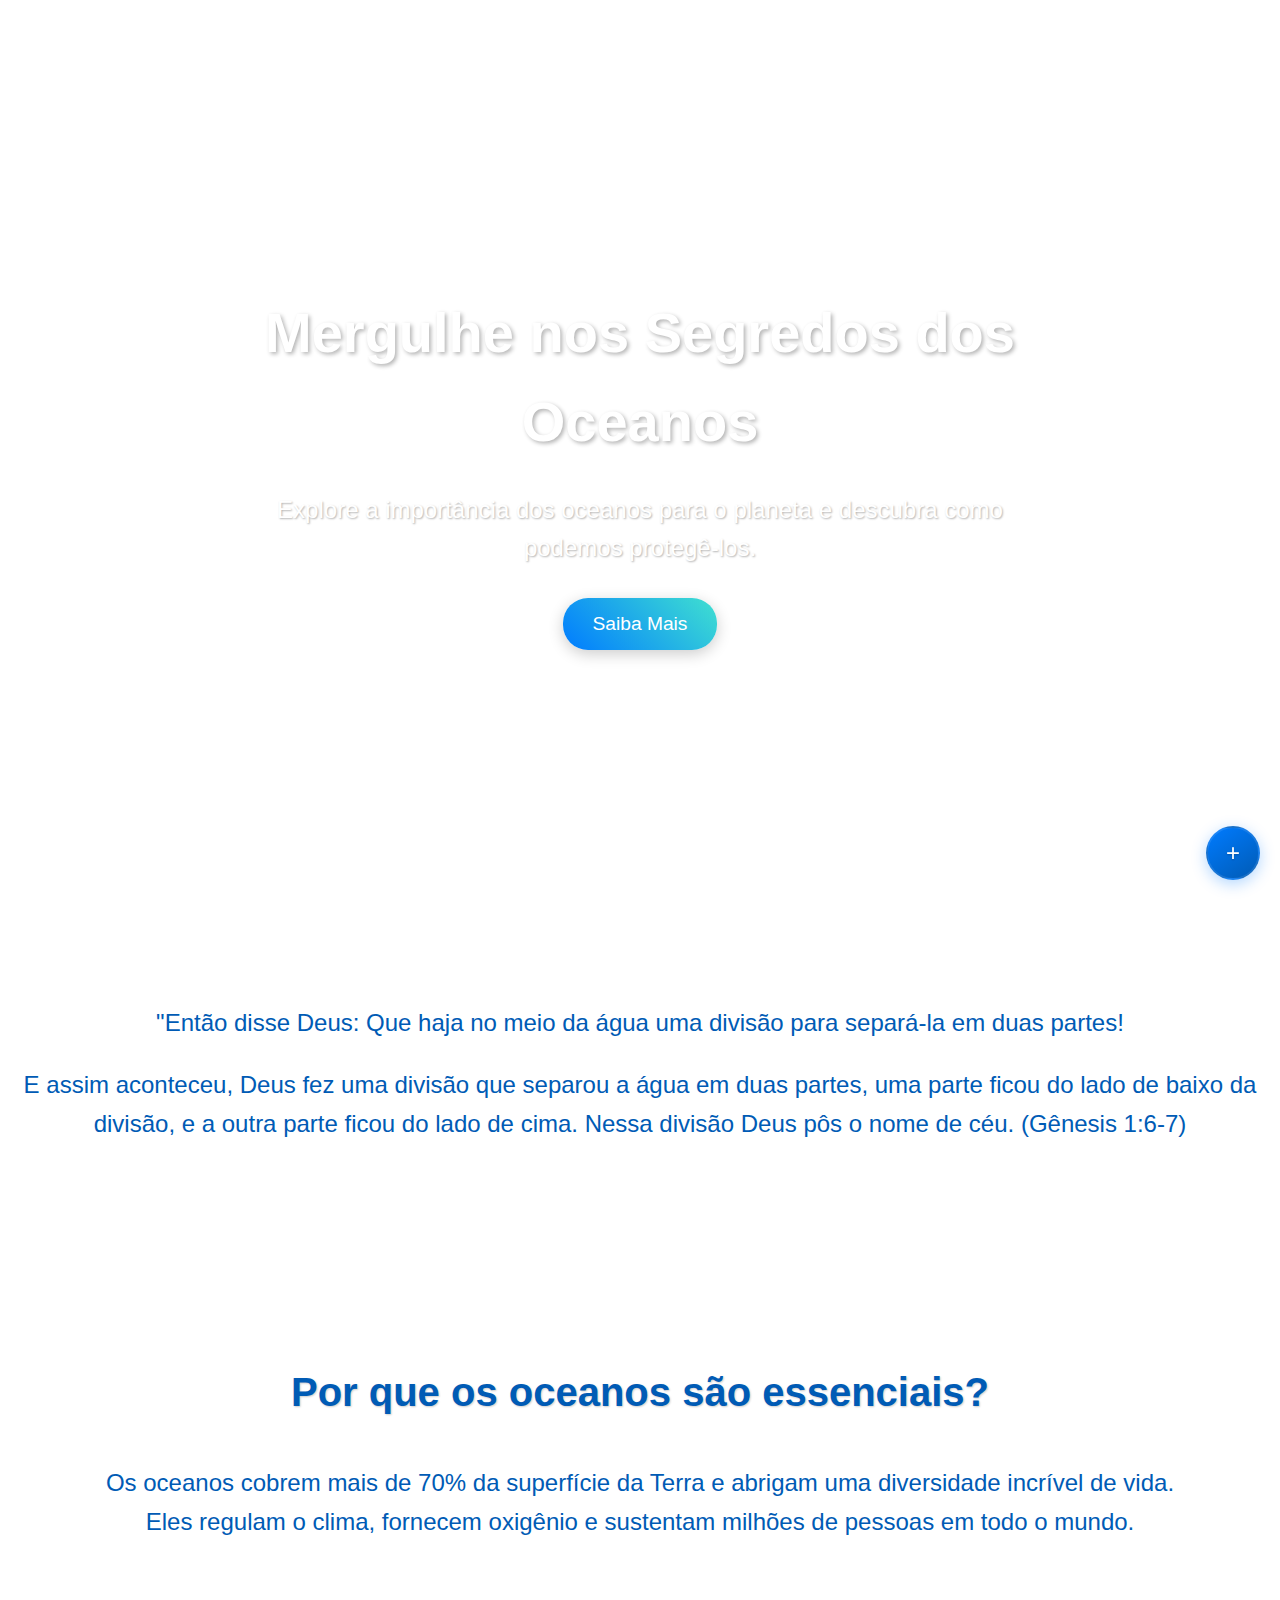
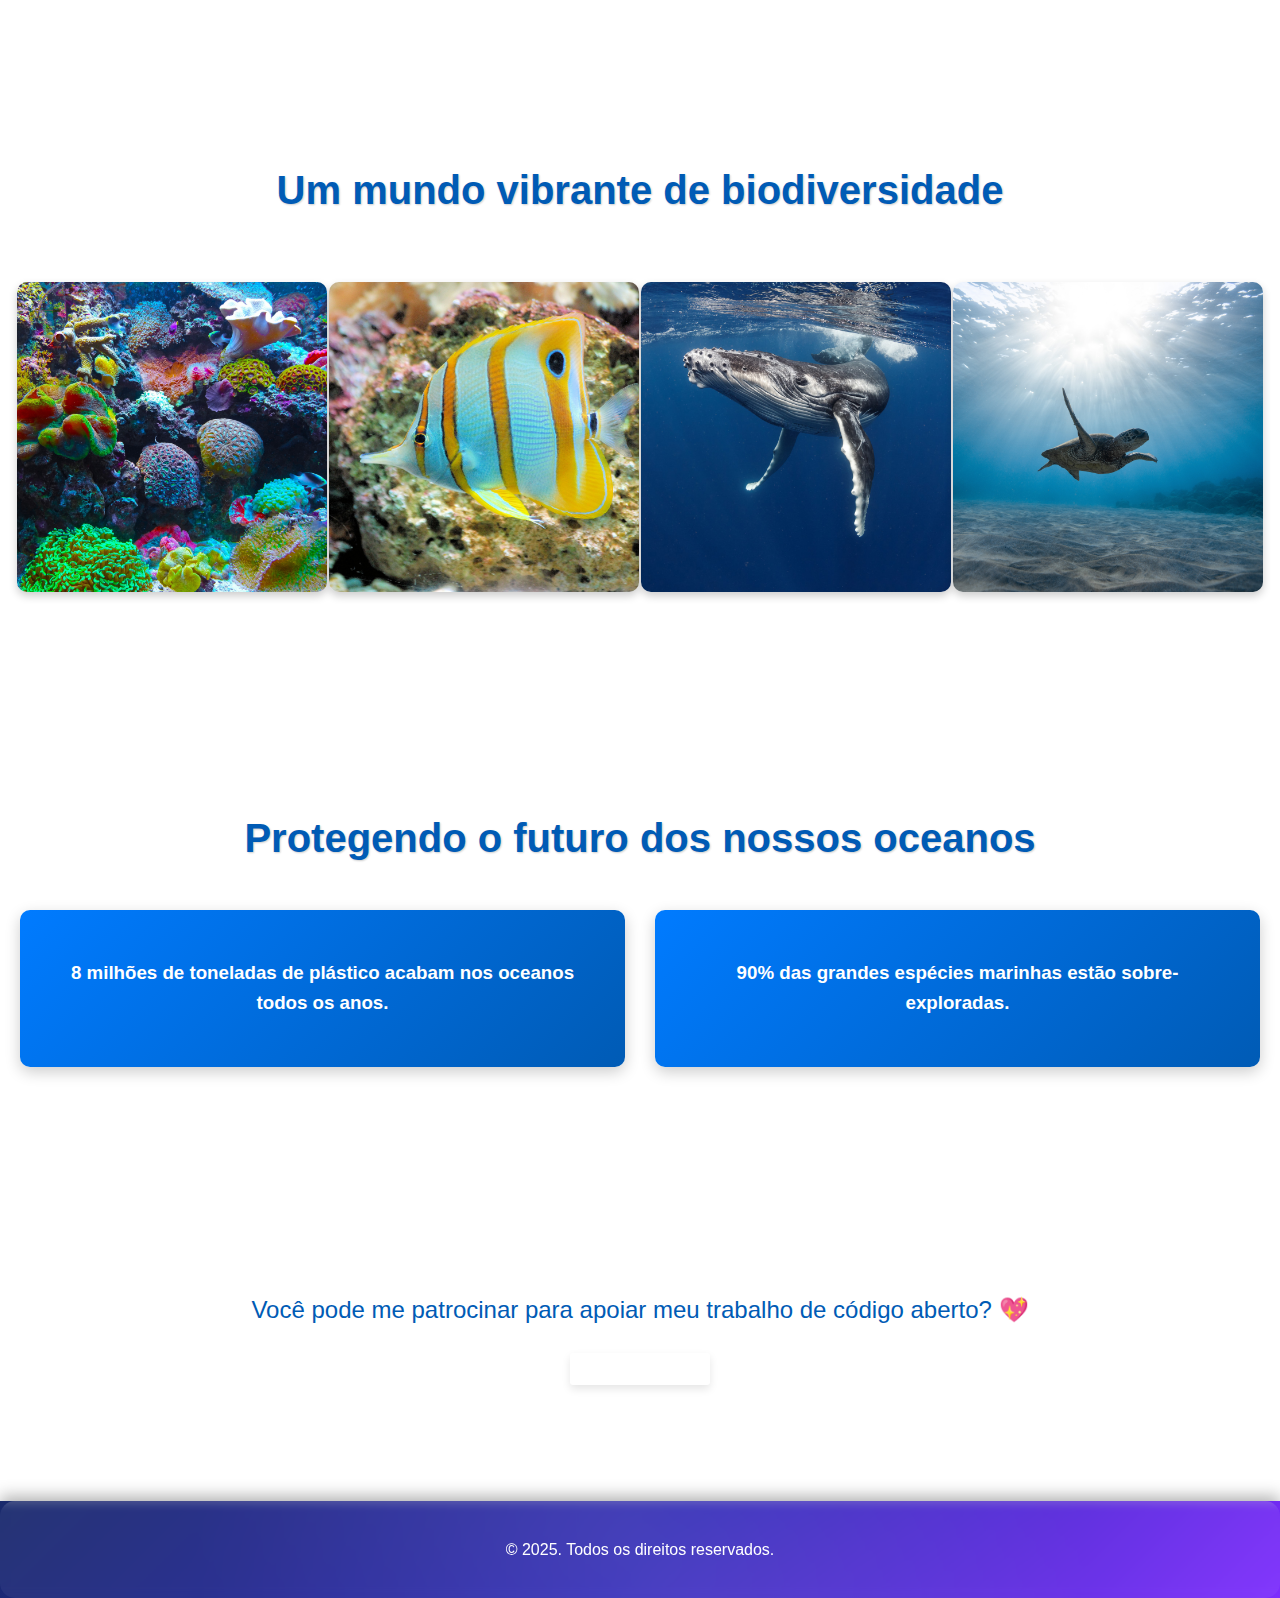
==== index.html @ 7124ef17 "Update index.html" ====
<!DOCTYPE html>
<html lang="pt-BR">

<head>
  <meta charset="UTF-8">
  <meta name="viewport" content="width=device-width, initial-scale=1.0">
  <meta property="og:title" content="Salvando os Oceanos">
  <meta property="og:description" content="Mergulhe nos Segredos dos Oceanos">
  <meta property="og:image" content="https://fvandrad.github.io/oceanos/images/canva-baleia.png">
  <meta property="og:url" content="https://fvandrad.github.io/oceanos">
  <meta property="og:type" content="website">
  <title>Salvando os Oceanos</title>
  <link rel="stylesheet" href="styles.css">
  <script src="script.js"></script>
</head>

<body id="top">
  <header class="hero">
    <div class="hero-content">
      <div class="video-bg">
        <video autoplay muted loop>
          <source src="videos/canva-oceano.mp4" type="video/mp4">
          Seu navegador não suporta a reprodução de vídeos.
        </video>
      </div>
      <h1>Mergulhe nos Segredos dos Oceanos</h1>
      <p>Explore a importância dos oceanos para o planeta e descubra como podemos protegê-los.</p>
      <a href="#deus"><button class="cta-button">Saiba Mais</button></a>
    </div>
  </header>

  <main>
    <section id="deus">
      <p>"Então disse Deus: Que haja no meio da água uma divisão para separá-la em duas partes!</p>
      <p>E assim aconteceu, Deus fez uma divisão que separou a água em duas partes, uma parte ficou do lado de baixo da divisão, 
        e a outra parte ficou do lado de cima. Nessa divisão Deus pôs o nome de céu.
        (Gênesis 1:6-7)</p>
    </section>
    <section id="introduction">
      <h2 class="section-title">Por que os oceanos são essenciais?</h2>
      <p>Os oceanos cobrem mais de 70% da superfície da Terra e abrigam uma diversidade incrível de vida.
        <br>Eles regulam o clima, fornecem oxigênio e sustentam milhões de pessoas em todo o mundo.
      </p>
    </section>

    <section id="marine-life">
      <h2 class="section-title">Um mundo vibrante de biodiversidade</h2>
      <div class="carousel">
        <img src="images/canva-coral.png" alt="Recife de coral">
        <img src="images/canva-peixe.png" alt="Peixes coloridos">
        <img src="images/canva-baleia.png" alt="Baleia">
        <img src="images/canva-tartaruga.png" alt="Tartaruga">
      </div>
    </section>

    <section id="threats">
      <h2 class="section-title">Protegendo o futuro dos nossos oceanos</h2>
      <div class="infographics">
        <div class="infographic">
          <h3>8 milhões de toneladas de plástico acabam nos oceanos todos os anos.</h3>
        </div>
        <div class="infographic">
          <h3>90% das grandes espécies marinhas estão sobre-exploradas.</h3>
        </div>
      </div>
    </section>
    <section id="sponsors">
      <p>Você pode me patrocinar para apoiar meu trabalho de código aberto? 💖</p>
      <p><iframe src="https://github.com/sponsors/fvandrad/button" title="Sponsor fvandrad" height="32" width="114"
          class="sponsors"></iframe></p>
    </section>
  </main>

  <div class="floating-menu">
    <div class="menu-button" onclick="toggleMenu()">
        <span>+</span>
    </div>
    <div class="menu-items" id="menuItems">
        <a href="#top">Início</a>
        <a href="#deus">Águas</a>
        <a href="#introduction">Introdução</a>
        <a href="#marine-life">Galeria</a>
        <a href="#threats">Problemas</a>
        <a href="#sponsors">Código Aberto</a>
    </div>
</div>

  <footer>
    <div class="footer-content">
      <p>&copy; 2025. Todos os direitos reservados.</p>
    </div>
  </footer>
</body>

</html>
---- styles.css ----
:root {
    --primary-blue: #007BFF;
    --deep-blue: #005BB5;
    --turquoise: #40E0D0;
    --white: #FFFFFF;
}

html {
    scroll-behavior: smooth;
    color: var(--primary-blue);
}

body {
    font-family: 'Arial', sans-serif;
    margin: 0;
    padding: 0;
    line-height: 1.6;
    color: var(--deep-blue);
    animation: fadeIn 1s ease-in;
}

.floating-menu {
    position: fixed;
    bottom: 20px;
    right: 20px;
    z-index: 1000;
    perspective: 1000px;
}

.menu-button {
    width: 50px;
    height: 50px;
    background: linear-gradient(145deg, var(--primary-blue), var(--deep-blue));
    border-radius: 50%;
    display: flex;
    align-items: center;
    justify-content: center;
    cursor: pointer;
    box-shadow: 0 4px 15px rgba(0, 123, 255, 0.3);
    transition: all 0.4s cubic-bezier(0.68, -0.55, 0.265, 1.55);
    border: 2px solid rgba(255, 255, 255, 0.1);
}

.menu-button:hover {
    transform: translateY(-3px);
    box-shadow: 0 8px 25px rgba(0, 123, 255, 0.4);
}

.menu-button.active {
    transform: rotate(45deg) scale(1.1);
    background: linear-gradient(145deg, var(--deep-blue), var(--primary-blue));
}

.menu-button span {
    color: var(--white);
    font-size: 24px;
    text-shadow: 0 1px 2px rgba(0, 0, 0, 0.2);
}

.menu-items {
    position: absolute;
    bottom: 70px;
    right: 0;
    background: rgba(255, 255, 255, 0.95);
    backdrop-filter: blur(10px);
    border-radius: 16px;
    padding: 15px;
    box-shadow: 0 10px 30px rgba(0, 0, 0, 0.1);
    display: none;
    min-width: 180px;
    transform-origin: bottom right;
    opacity: 0;
    transform: scale(0.95) translateY(20px);
    transition: all 0.3s cubic-bezier(0.4, 0, 0.2, 1);
}

.menu-items.show {
    display: block;
    opacity: 1;
    transform: scale(1) translateY(0);
}

.menu-items a {
    display: block;
    padding: 12px 20px;
    color: var(--deep-blue);
    text-decoration: none;
    font-weight: 500;
    transition: all 0.3s ease;
    border-radius: 8px;
    margin: 2px 0;
}

.menu-items a:hover {
    background: linear-gradient(145deg, var(--white), #e9ecef);
    color: var(--primary-blue);
    transform: translateX(5px);
}

/* Header Styles */
.hero {
    /* background: linear-gradient(rgba(0, 0, 0, 0.5), rgba(0, 0, 0, 0.5)),
url('ocean-bg.jpg') no-repeat center center/cover; */
    height: 100vh;
    display: flex;
    align-items: center;
    justify-content: center;
    text-align: center;
    color: var(--white);
    box-shadow: 0 5px 15px rgba(0, 0, 0, 0.3);
    animation: slideDown 1s ease-out;
}

.hero-content {
    max-width: 800px;
    padding: 20px;
    animation: fadeIn 1.5s ease-out;
}

.hero h1 {
    font-size: 3.5rem;
    margin-bottom: 20px;
    animation: fadeInDown 1s ease-out;
    text-shadow: 2px 2px 4px rgba(0, 0, 0, 0.3);
}

.hero p {
    font-size: 1.5rem;
    margin-bottom: 30px;
    animation: fadeInUp 1s ease-out;
    text-shadow: 1px 1px 2px rgba(0, 0, 0, 0.3);
}

.video-bg {
    position: absolute;
    top: 0;
    left: 0;
    width: 100%;
    height: 100%;
    overflow: hidden;
    z-index: -1;
}

video {
    width: 100%;
    height: 100%;
    object-fit: cover;
}


/* Section Styles */
section {
    padding: 80px 20px;
    animation: fadeIn 1s ease-out;
    /* box-shadow: 0 3px 10px rgba(0,0,0,0.1); */
    background-color: white;
    /* opacity: 0.; */
    /* background: linear-gradient(45deg, var(--white), var(--primary-blue)); */
    text-align: center;
}

section p {
    font-size: 1.5rem;
    text-align: center;
}

.section-title {
    font-size: 2.5rem;
    text-align: center;
    margin-bottom: 40px;
    color: var(--deep-blue);
    text-shadow: 1px 1px 2px rgba(0, 0, 0, 0.2);
    animation: slideIn 1s ease-out;
}

/* Marine Life Carousel */
.carousel {
    display: flex;
    overflow-x: none;
    gap: 2px;
    padding: 20px 0;
    scroll-behavior: smooth;
    align-items: center;
    animation: slideIn 1.2s ease-out;
    justify-content: center;
}

.carousel img {
    width: 25%;
    height: auto;
    object-fit: cover;
    border-radius: 10px;
    transition: transform 0.3s ease, box-shadow 0.3s ease;
    box-shadow: 0 4px 8px rgba(0, 0, 0, 0.2);
    animation: fadeIn 1.5s ease-out;
}

.carousel img:hover {
    transform: scale(1.05);
    box-shadow: 0 8px 16px rgba(0, 0, 0, 0.3);
}

@media (max-width: 768px) {
    .carousel {
        gap: 10px;
        flex-direction: column;
    }

    .carousel img {
        width: 90%;
        height: auto;
    }
}

@media (max-width: 480px) {
    .carousel img {
        width: 200px;
        height: 130px;
    }
}

/* Threats Section */
.infographics {
    display: grid;
    grid-template-columns: repeat(auto-fit, minmax(300px, 1fr));
    gap: 30px;
    margin: 40px 0;
    animation: slideUp 1s ease-out;
}

.infographic {
    background: linear-gradient(135deg, var(--primary-blue), var(--deep-blue));
    color: var(--white);
    padding: 30px;
    border-radius: 10px;
    text-align: center;
    box-shadow: 0 5px 15px rgba(0, 0, 0, 0.2);
    transition: transform 0.3s ease, box-shadow 0.3s ease;
    animation: fadeIn 1.5s ease-out;
}

.infographic:hover {
    transform: translateY(-5px);
    box-shadow: 0 8px 20px rgba(0, 0, 0, 0.3);
}

/* CTA Buttons */
.cta-button {
    background: linear-gradient(45deg, var(--primary-blue), var(--turquoise));
    color: var(--white);
    padding: 15px 30px;
    border: none;
    border-radius: 25px;
    font-size: 1.2rem;
    cursor: pointer;
    transition: all 0.4s cubic-bezier(0.175, 0.885, 0.32, 1.275);
    box-shadow: 0 4px 15px rgba(0, 0, 0, 0.2);
    animation: pulse 2s infinite;
    position: relative;
    overflow: hidden;
    z-index: 1;
}

.cta-button::before {
    content: '';
    position: absolute;
    top: 0;
    left: 0;
    width: 100%;
    height: 100%;
    background: linear-gradient(45deg, var(--turquoise), var(--primary-blue));
    opacity: 0;
    z-index: -1;
    transition: opacity 0.4s ease;
}

.cta-button:hover {
    transform: translateY(-3px) scale(1.05);
    box-shadow: 0 8px 20px rgba(0, 0, 0, 0.3);
    letter-spacing: 1px;
}

.cta-button:hover::before {
    opacity: 1;
}

.cta-button:active {
    transform: translateY(1px);
    box-shadow: 0 4px 8px rgba(0, 0, 0, 0.2);
}

/* Footer */
footer {
    background: linear-gradient(135deg, #1a2a6c, #261fb2, #7d2dfd);
    color: var(--white);
    padding: 0px;
    box-shadow: 0 -5px 15px rgba(0, 0, 0, 0.3);
    animation: slideUp 1s ease-out, gradientShift 15s ease infinite;
    position: relative;
    overflow: hidden;
}

.footer-links a {
    color: white;
}

footer::before {
    content: '';
    position: absolute;
    top: 0;
    left: 0;
    width: 100%;
    height: 100%;
    background: radial-gradient(circle at center, rgba(255, 255, 255, 0.1) 0%, transparent 70%);
    animation: shimmer 3s infinite;
}

.footer-content {
    max-width: 100%;
    margin: 0 auto;
    display: grid;
    grid-template-columns: repeat(auto-fit, minmax(250px, 1fr));
    gap: 40px;
    animation: fadeIn 1.5s ease-out;
    backdrop-filter: blur(5px);
    border-radius: 15px;
    padding: 20px;
    background: rgba(255, 255, 255, 0.05);
    text-align: center;
}


@keyframes gradientShift {
    0% {
        background-position: 0% 50%;
    }

    50% {
        background-position: 100% 50%;
    }

    100% {
        background-position: 0% 50%;
    }
}

@keyframes shimmer {
    0% {
        transform: translateX(-100%);
    }

    100% {
        transform: translateX(100%);
    }
}

.sponsors {
    border: 0;
    border-radius: 3px;
    height: 32px;
    width: 140px;
    transition: all 0.3s ease;
    box-shadow: 0 4px 8px rgba(0, 0, 0, 0.1);
    animation: pulse 2s infinite;
}

.sponsors:hover {
    transform: translateY(-2px);
    box-shadow: 0 6px 12px rgba(0, 0, 0, 0.2);
}

/* Animations */
@keyframes fadeIn {
    from {
        opacity: 0;
    }

    to {
        opacity: 1;
    }
}

@keyframes fadeInDown {
    from {
        opacity: 0;
        transform: translateY(-30px);
    }

    to {
        opacity: 1;
        transform: translateY(0);
    }
}

@keyframes fadeInUp {
    from {
        opacity: 0;
        transform: translateY(30px);
    }

    to {
        opacity: 1;
        transform: translateY(0);
    }
}

@keyframes slideIn {
    from {
        transform: translateX(-100px);
        opacity: 0;
    }

    to {
        transform: translateX(0);
        opacity: 1;
    }
}

@keyframes slideUp {
    from {
        transform: translateY(50px);
        opacity: 0;
    }

    to {
        transform: translateY(0);
        opacity: 1;
    }
}

@keyframes slideDown {
    from {
        transform: translateY(-50px);
        opacity: 0;
    }

    to {
        transform: translateY(0);
        opacity: 1;
    }
}

@keyframes pulse {
    0% {
        transform: scale(1);
    }

    50% {
        transform: scale(1.05);
    }

    100% {
        transform: scale(1);
    }
}

/* Responsive Design */
@media (max-width: 768px) {
    .hero h1 {
        font-size: 2.5rem;
    }

    .hero p {
        font-size: 1.2rem;
    }

    .section-title {
        font-size: 2rem;
    }
}
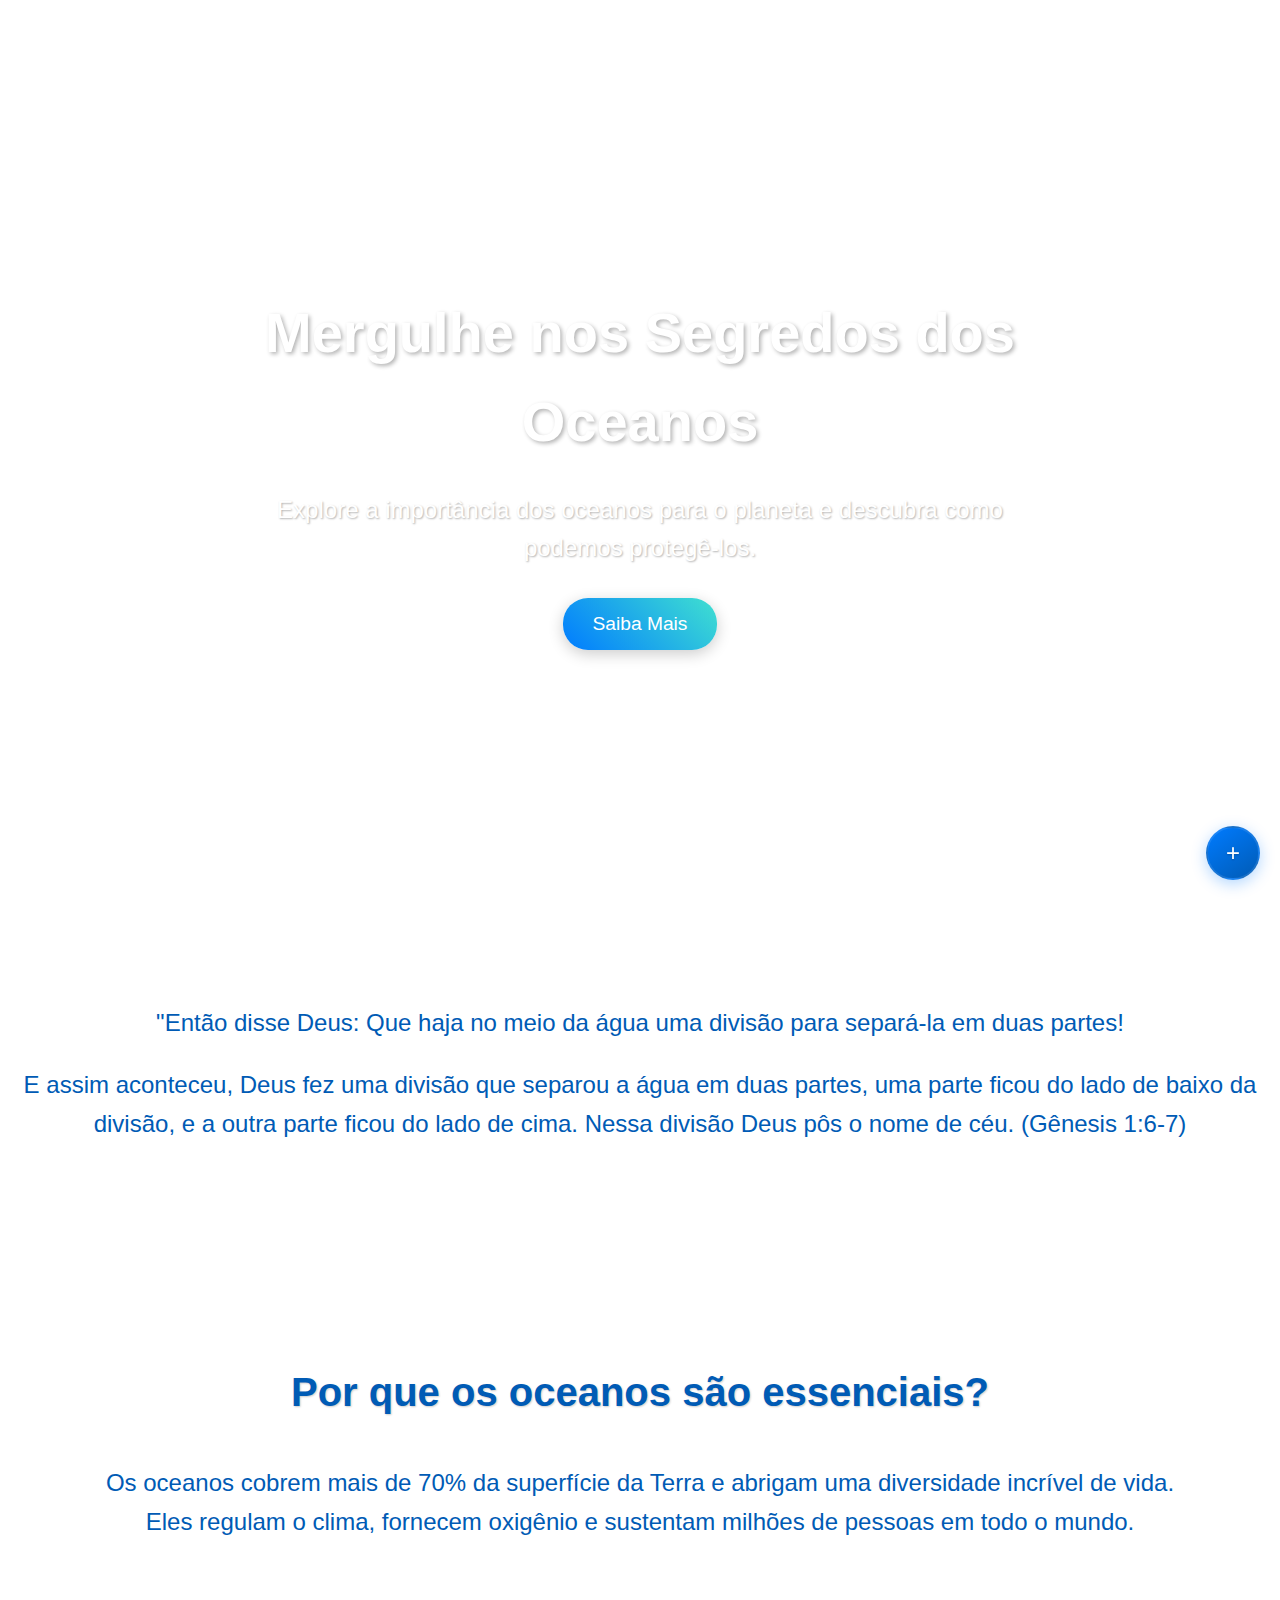
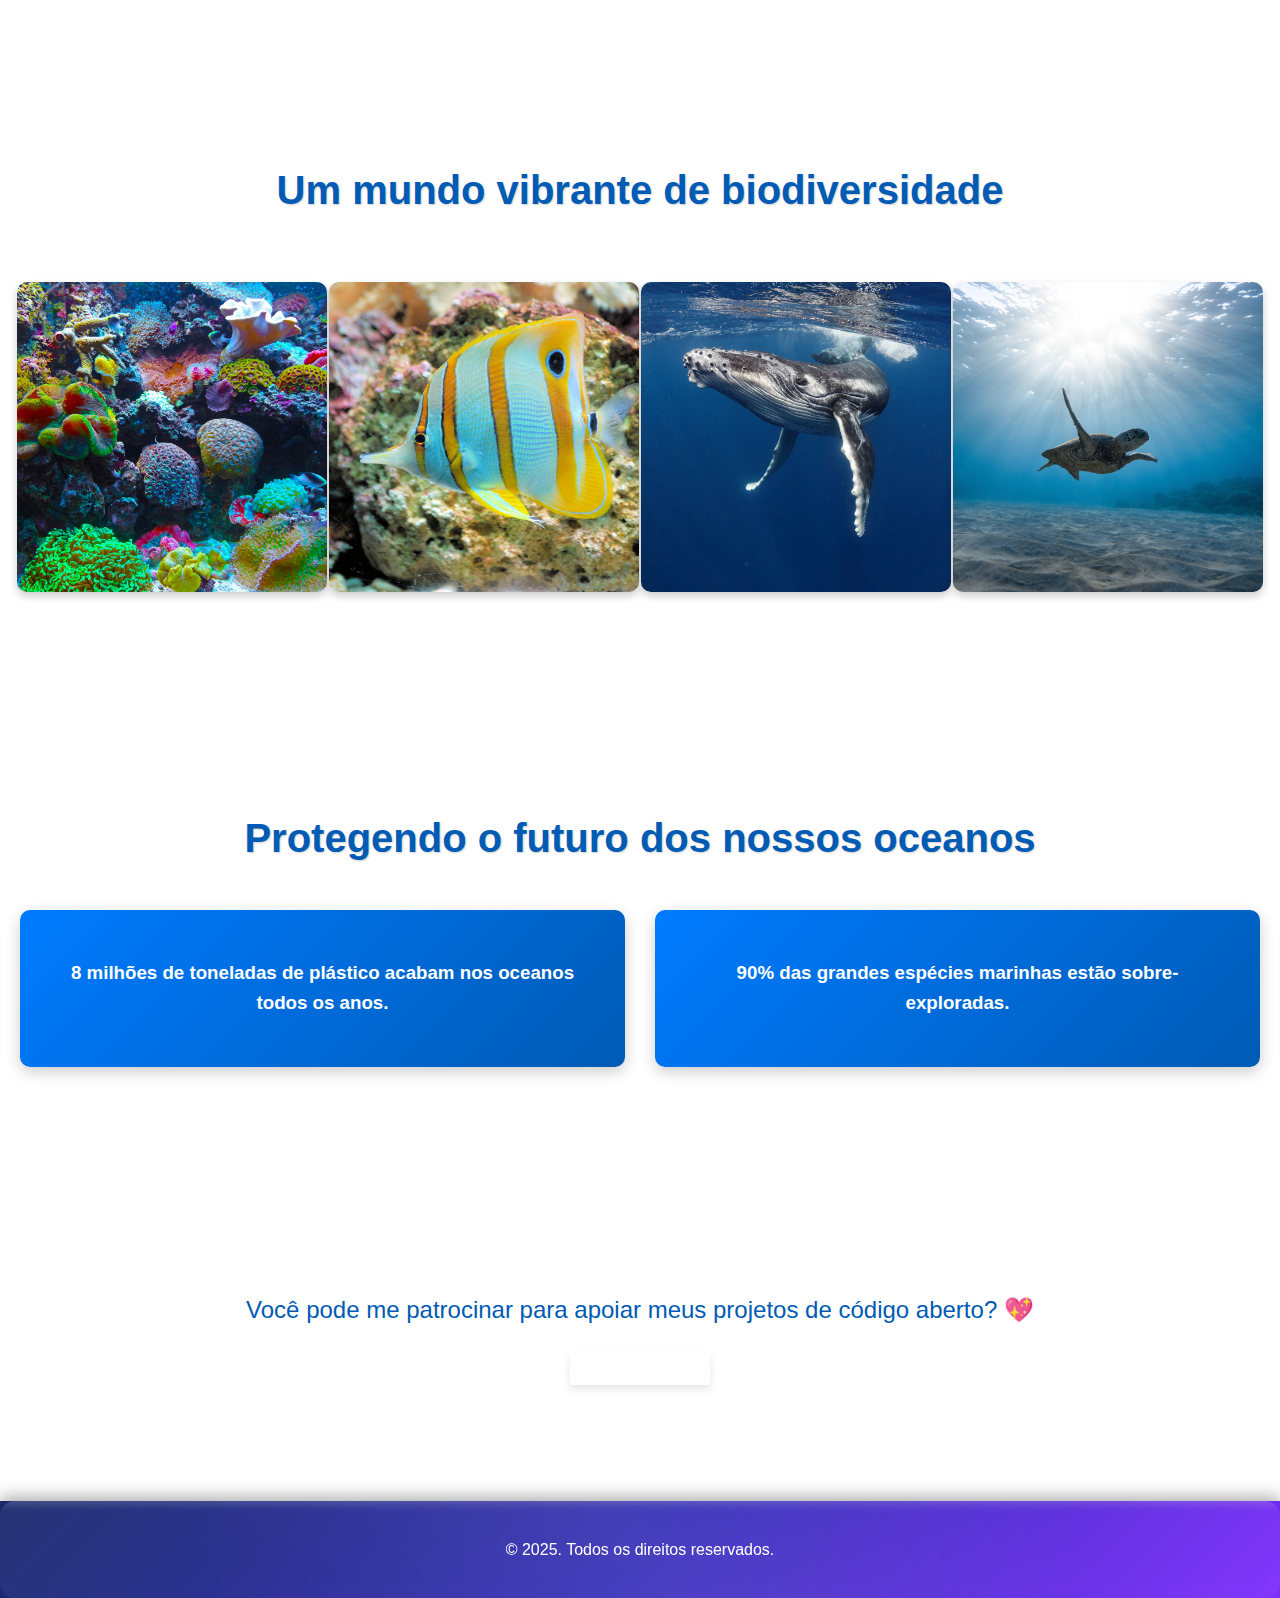
==== commit 94d2c9ef: "Update index.html" ====
--- a/index.html
+++ b/index.html
@@ -65,7 +65,7 @@
       </div>
     </section>
     <section id="sponsors">
-      <p>Você pode me patrocinar para apoiar meu trabalho de código aberto? 💖</p>
+      <p>Você pode me patrocinar para apoiar meus projetos de código aberto? 💖</p>
       <p><iframe src="https://github.com/sponsors/fvandrad/button" title="Sponsor fvandrad" height="32" width="114"
           class="sponsors"></iframe></p>
     </section>
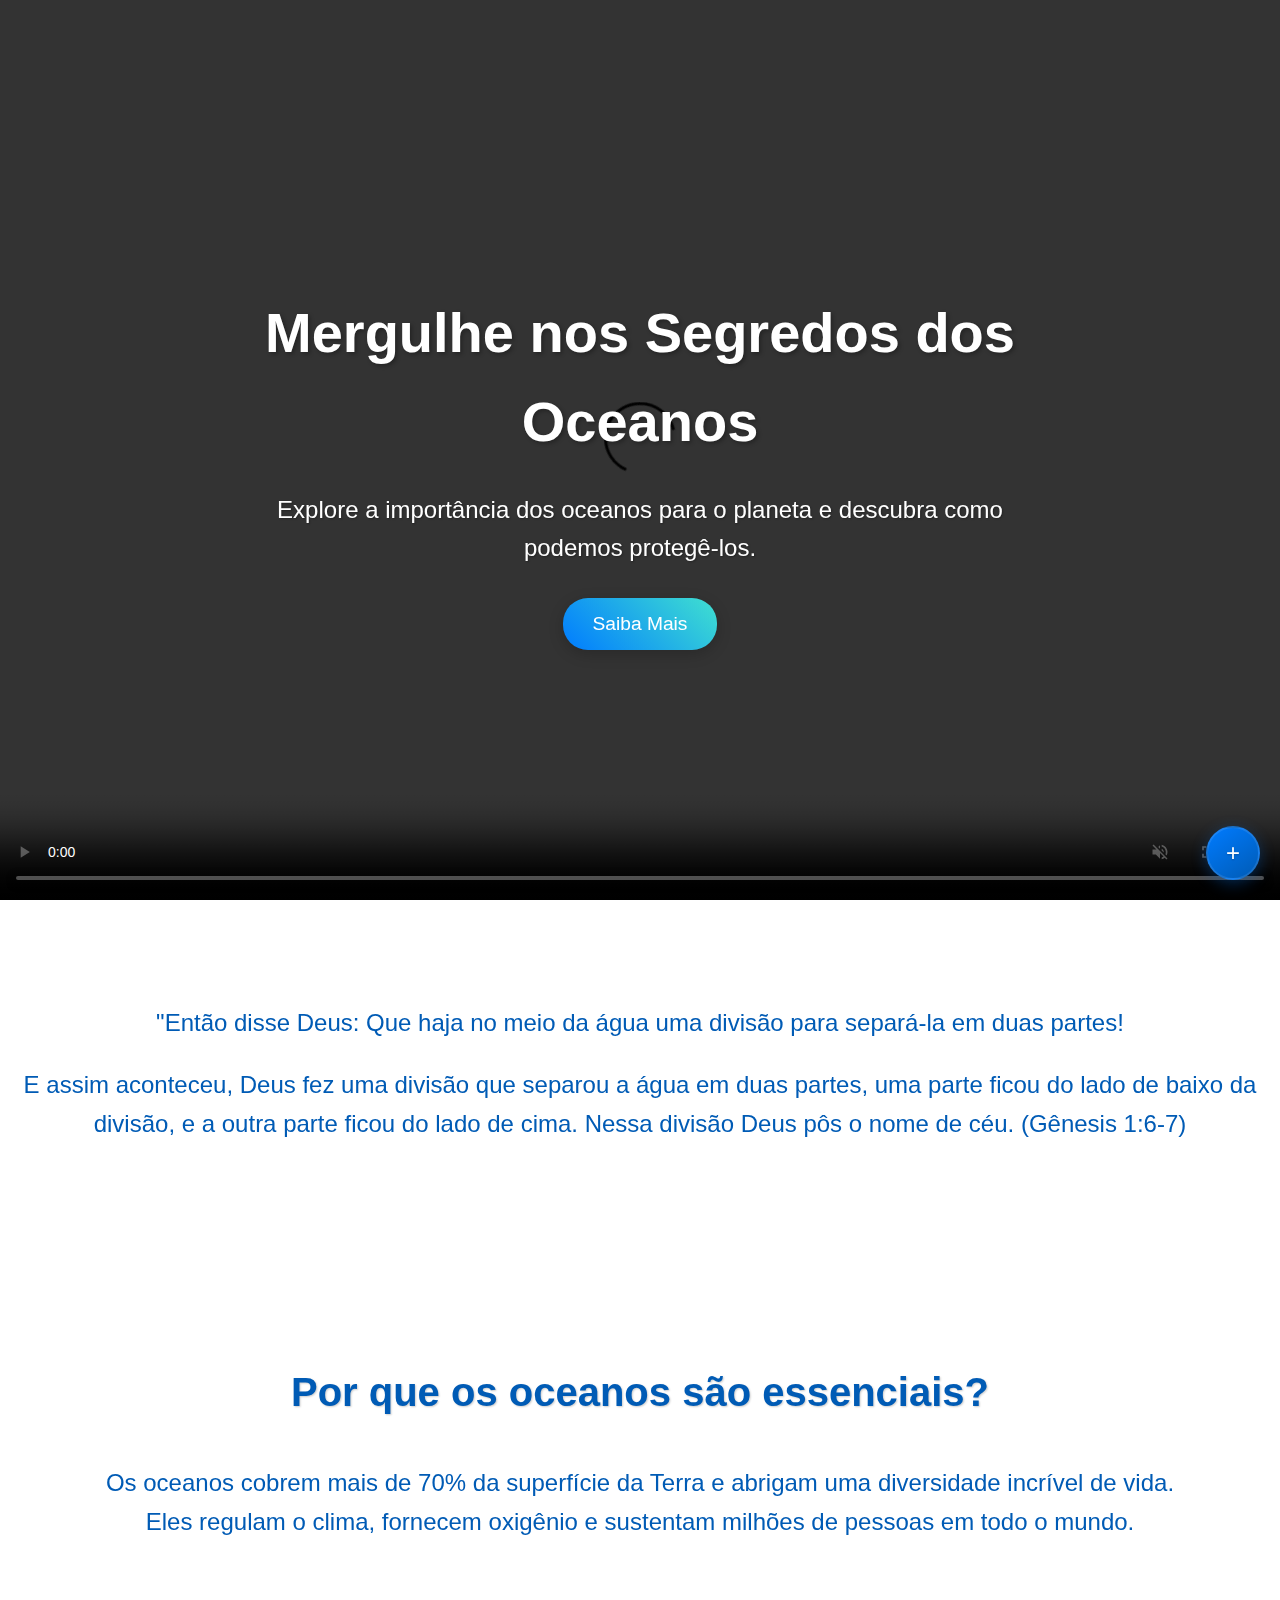
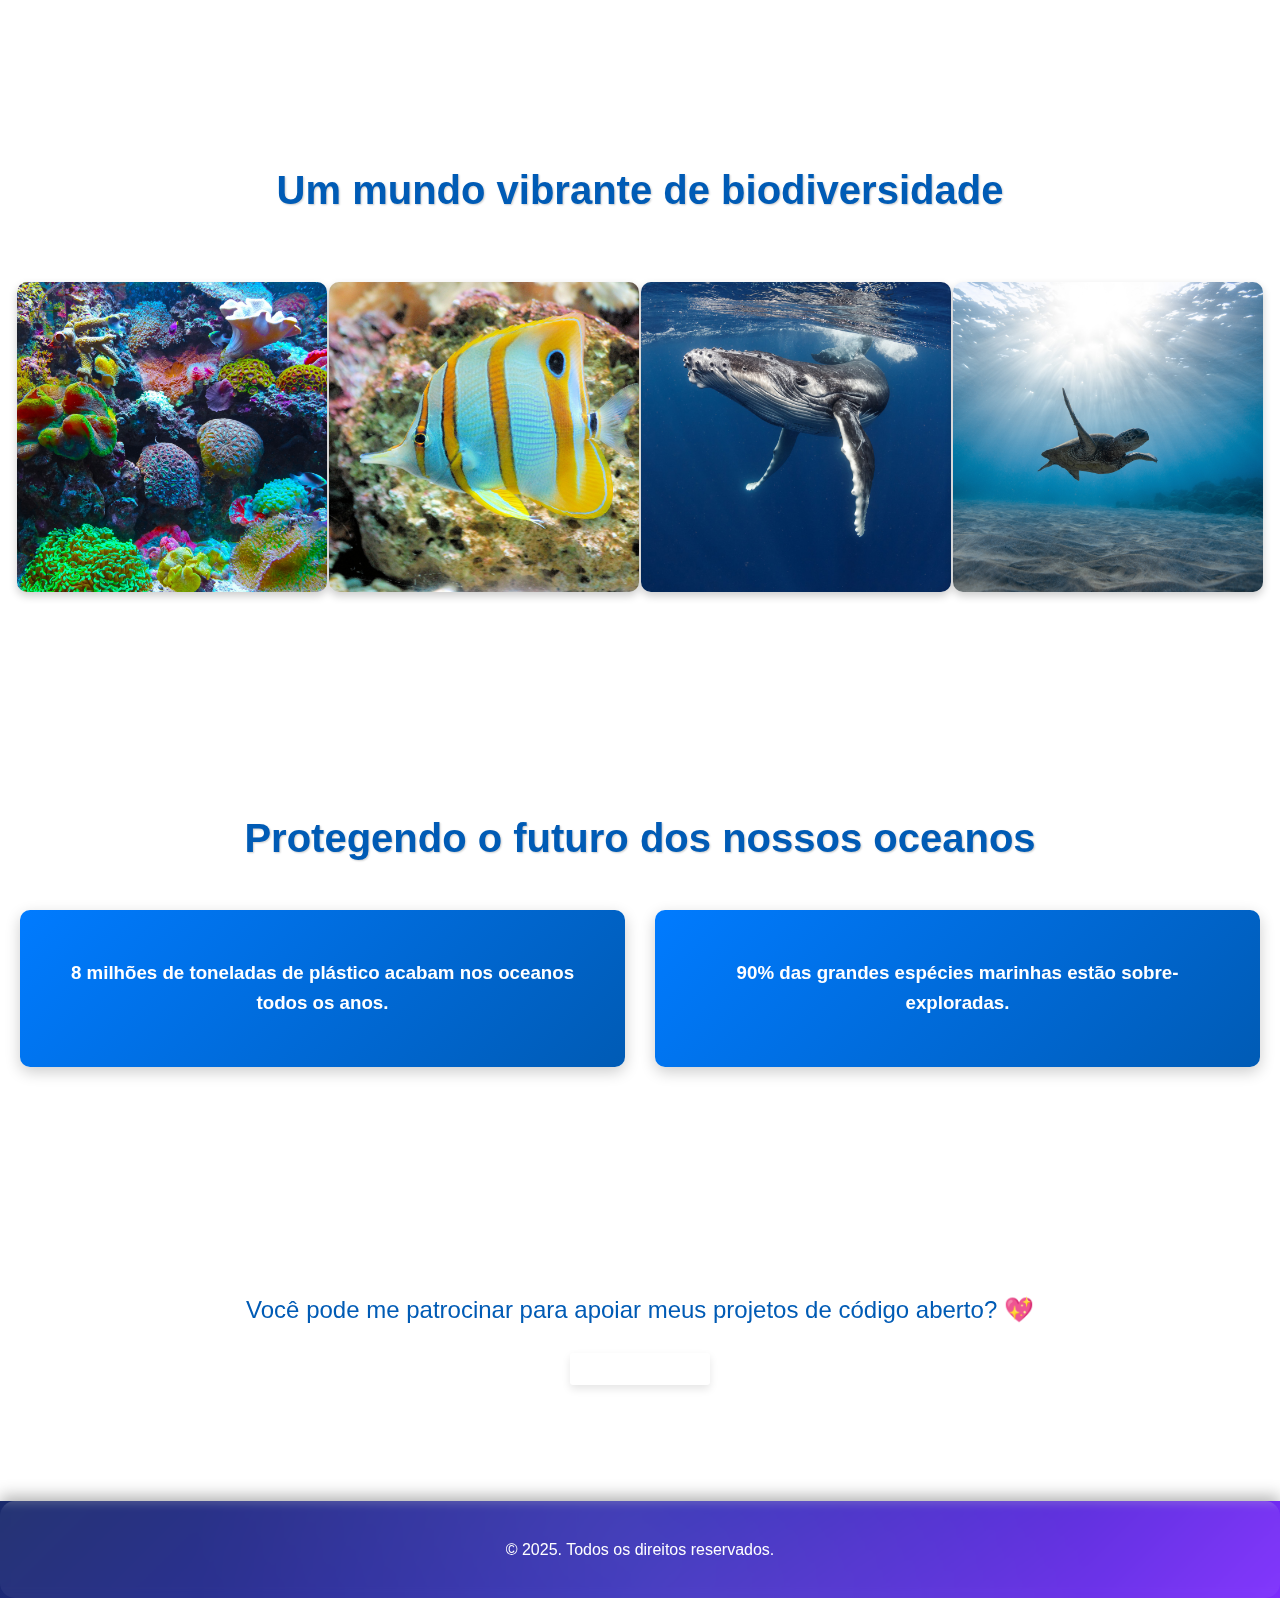
==== commit 59e68783: "Update index.html" ====
--- a/index.html
+++ b/index.html
@@ -18,7 +18,7 @@
   <header class="hero">
     <div class="hero-content">
       <div class="video-bg">
-        <video autoplay muted loop>
+        <video autoplay muted loop playsinline controls preload="auto">
           <source src="videos/canva-oceano.mp4" type="video/mp4">
           Seu navegador não suporta a reprodução de vídeos.
         </video>
@@ -82,6 +82,7 @@
         <a href="#marine-life">Galeria</a>
         <a href="#threats">Problemas</a>
         <a href="#sponsors">Código Aberto</a>
+        <a href="https://fvandrad.github.io/">Inspiração! 🌟</a>
     </div>
 </div>
 
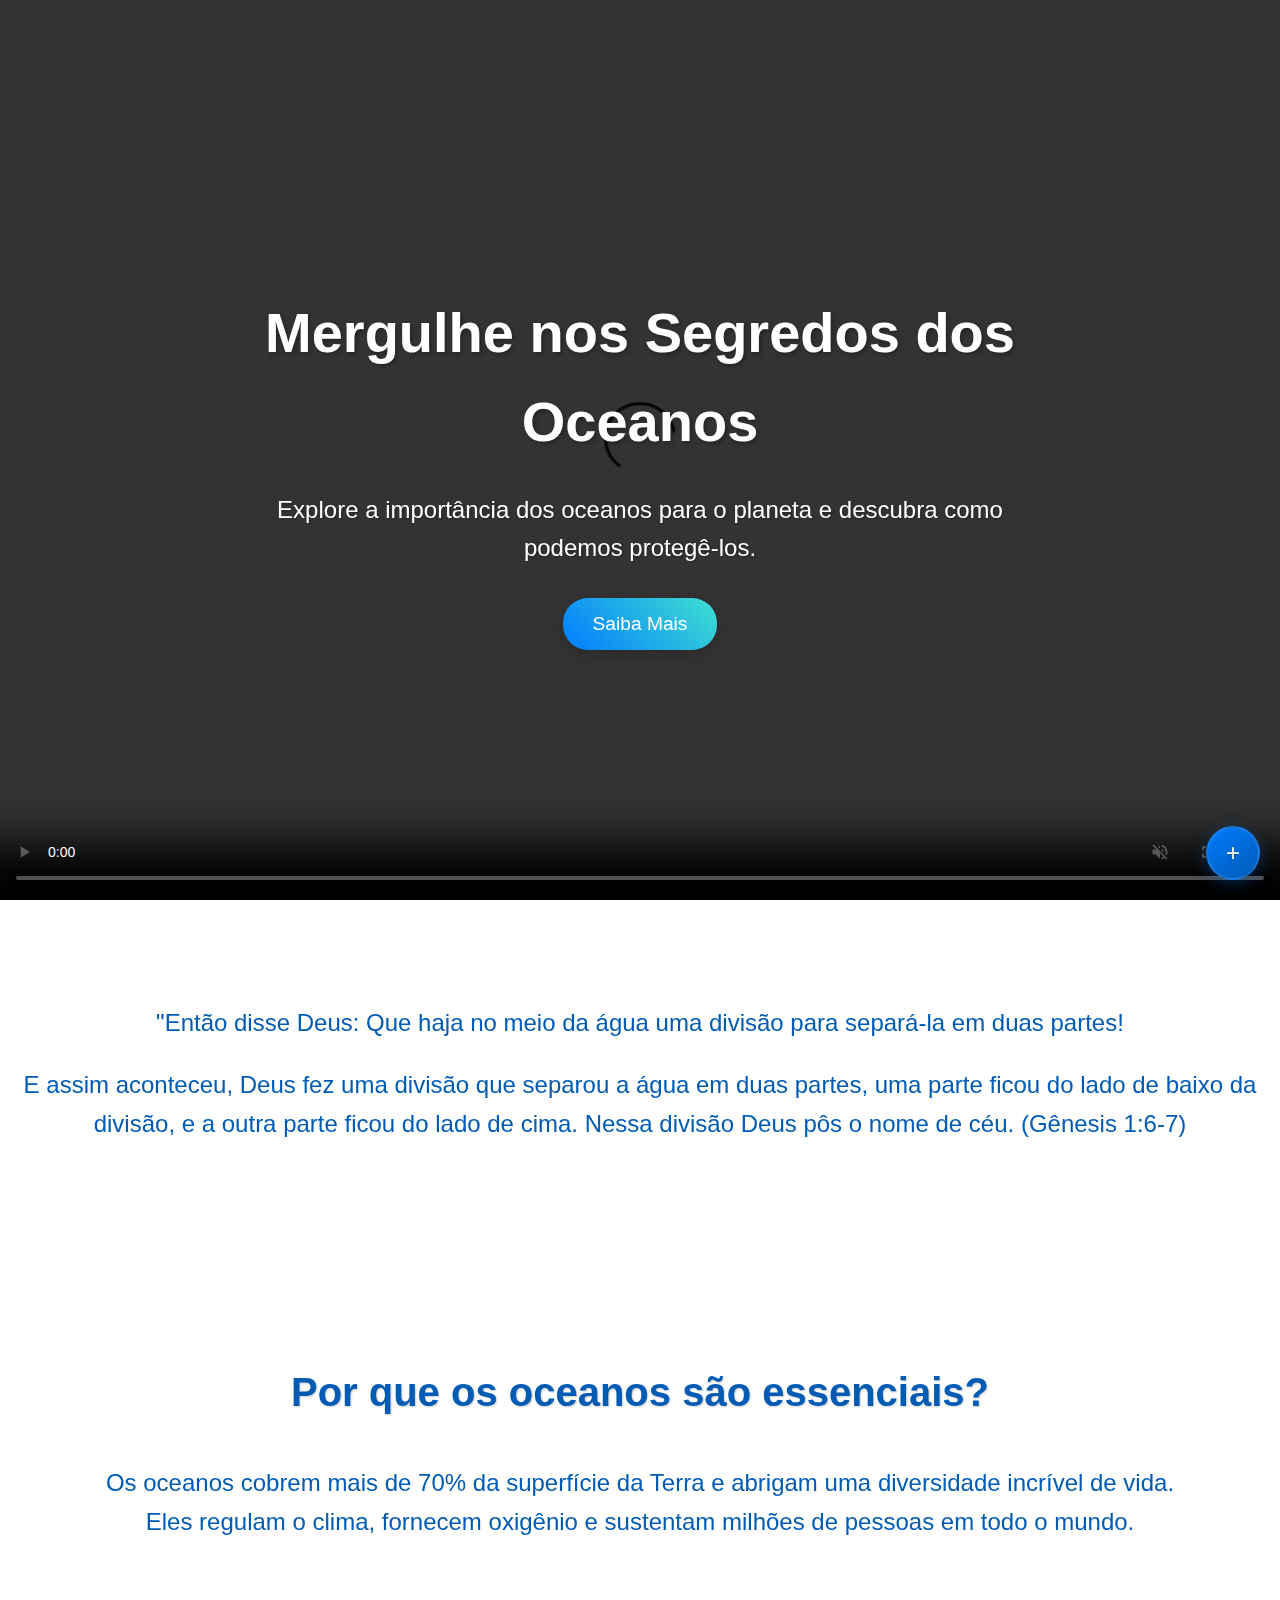
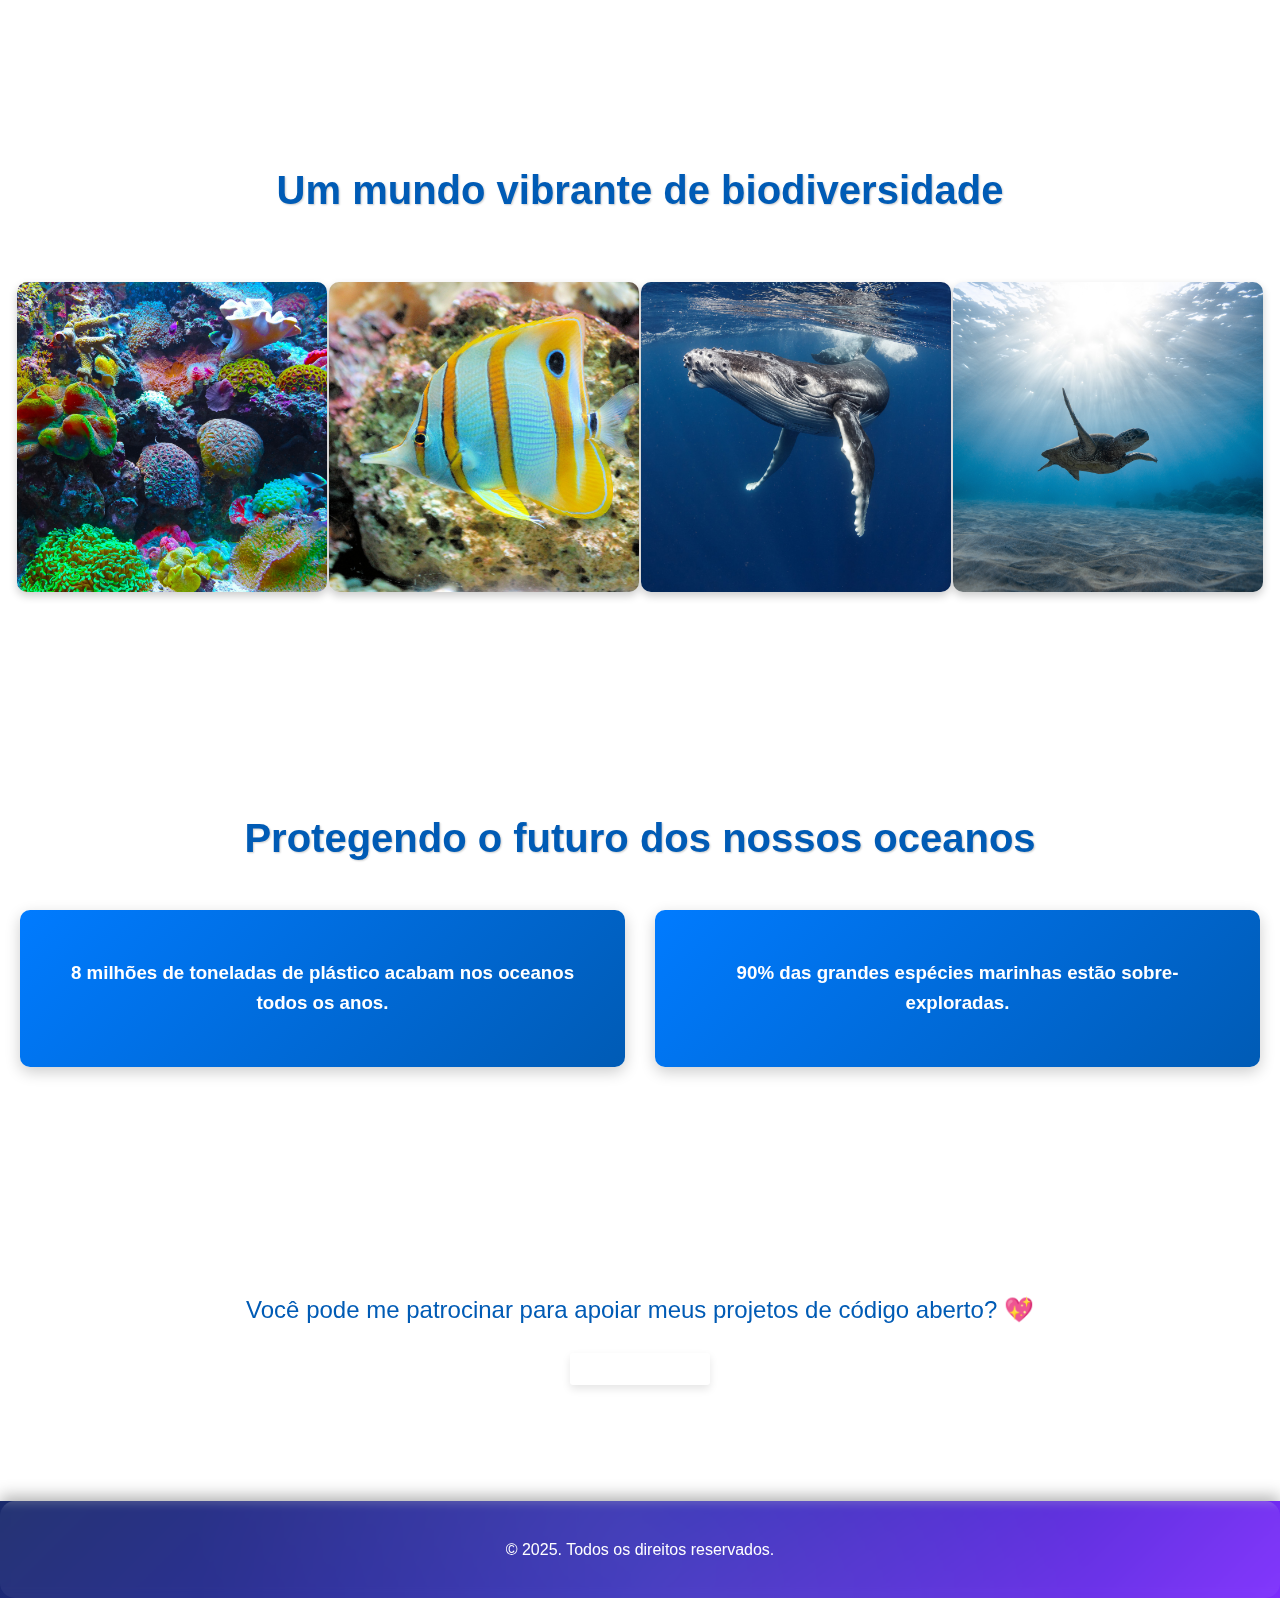
==== commit bc15f4fc: "Update" ====
--- a/index.html
+++ b/index.html
@@ -19,7 +19,9 @@
     <div class="hero-content">
       <div class="video-bg">
         <video autoplay muted loop playsinline controls preload="auto">
-          <source src="videos/canva-oceano.mp4" type="video/mp4">
+          <source src="videos/canva-oceano.mp4" media="(min-width: 1024px)" type="video/mp4">
+          <source src="videos/canva-oceano-tab.mp4" media="(min-width: 768px)" type="video/mp4">
+          <source src="videos/canva-oceano-smart.mp4" media="(max-width: 767px)" type="video/mp4">
           Seu navegador não suporta a reprodução de vídeos.
         </video>
       </div>
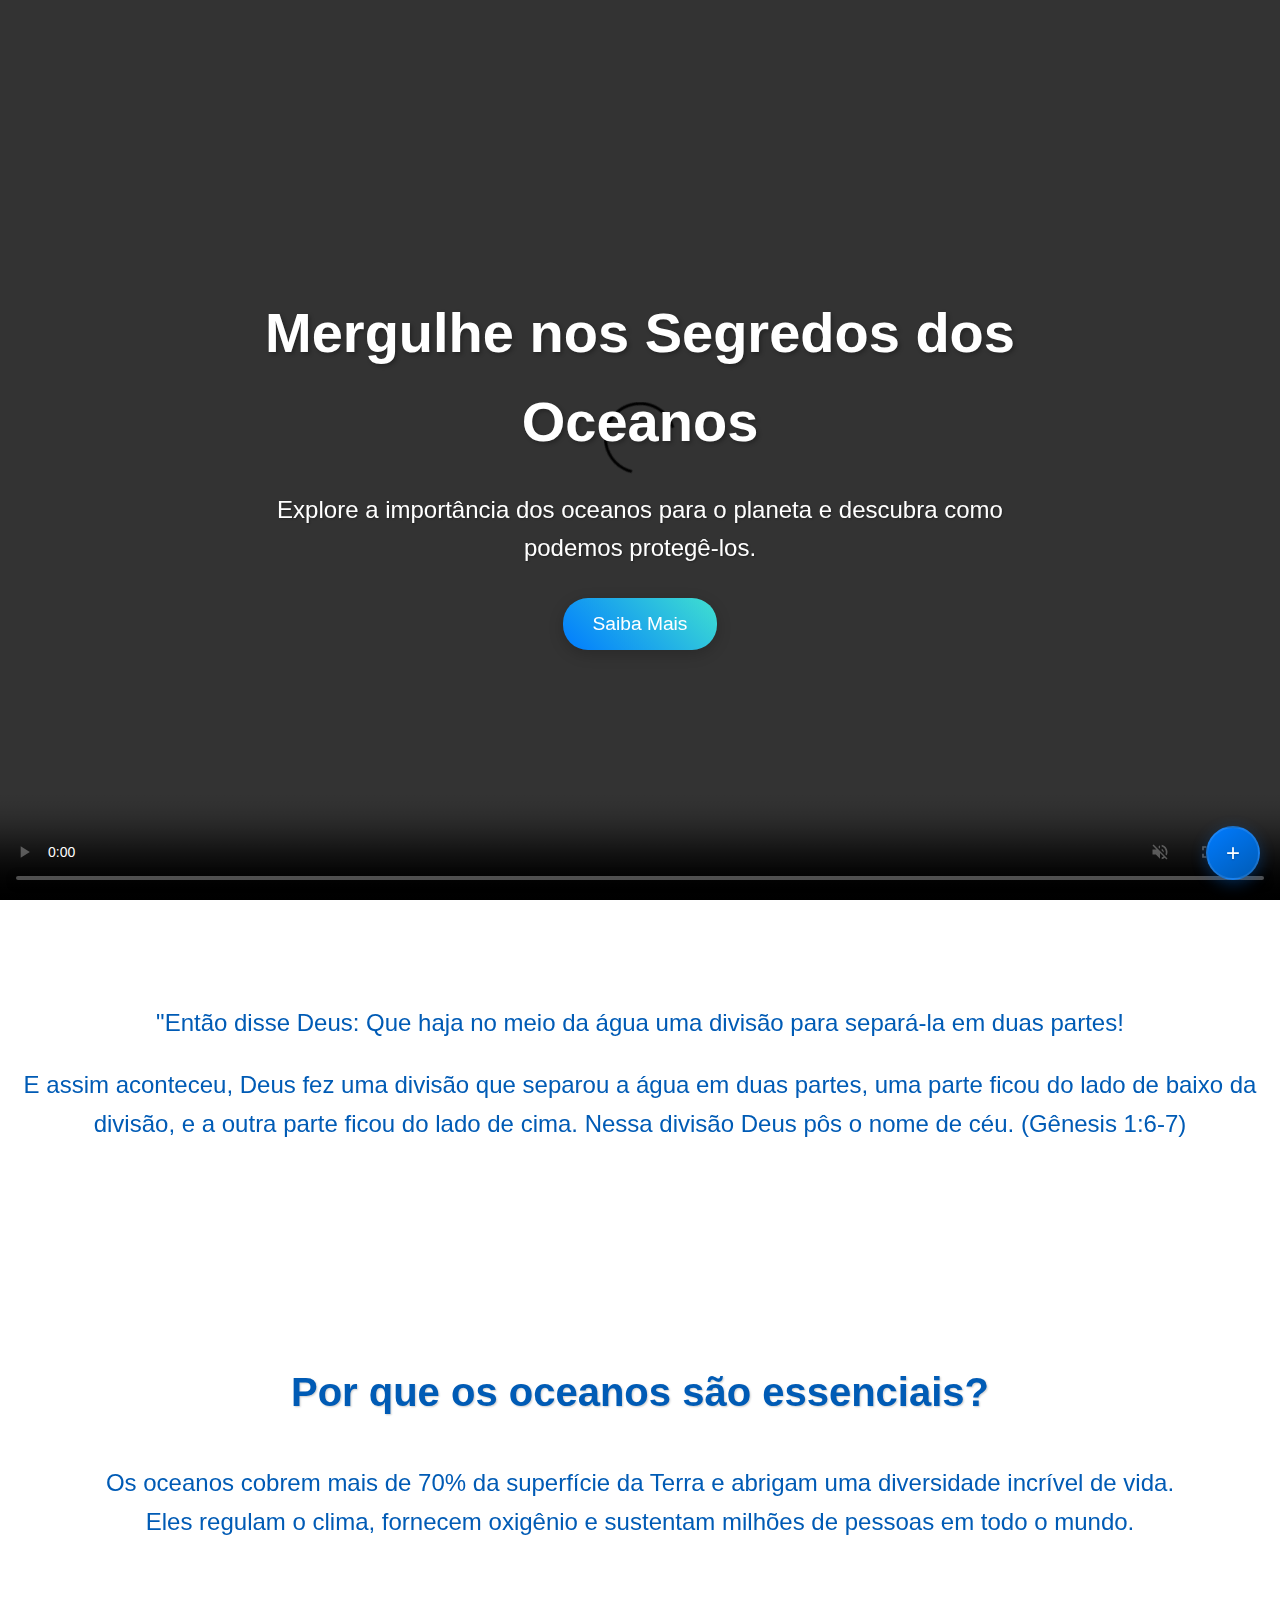
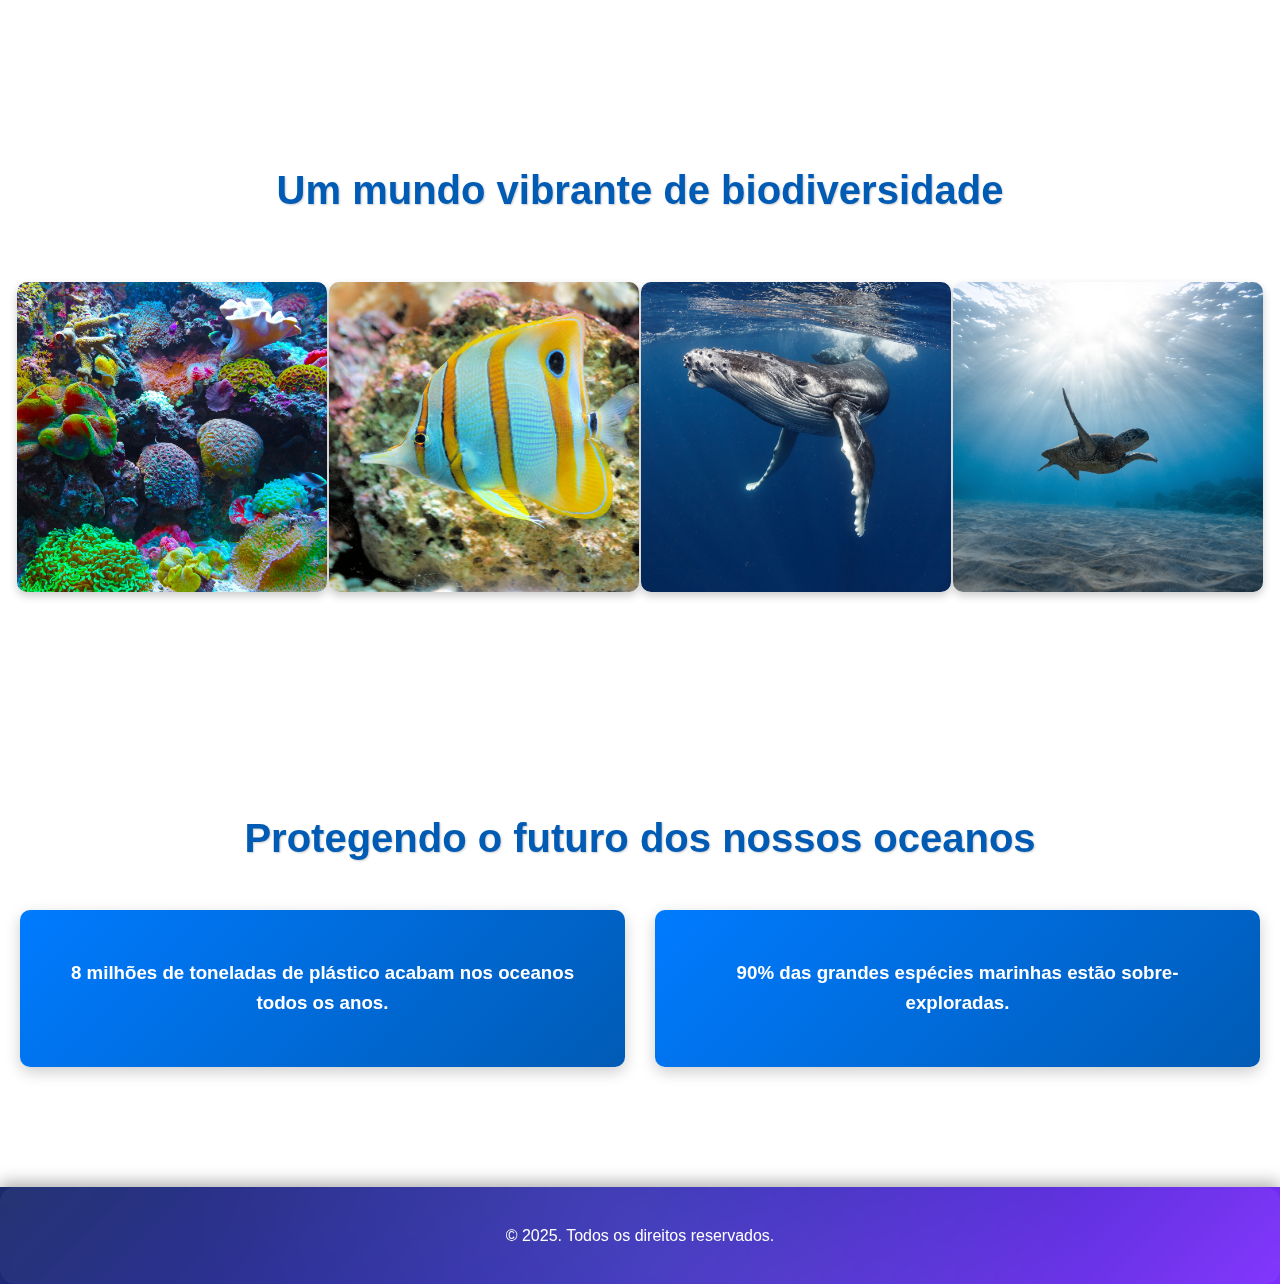
==== commit 65207ec7: "Update" ====
--- a/index.html
+++ b/index.html
@@ -66,11 +66,6 @@
         </div>
       </div>
     </section>
-    <section id="sponsors">
-      <p>Você pode me patrocinar para apoiar meus projetos de código aberto? 💖</p>
-      <p><iframe src="https://github.com/sponsors/fvandrad/button" title="Sponsor fvandrad" height="32" width="114"
-          class="sponsors"></iframe></p>
-    </section>
   </main>
 
   <div class="floating-menu">
@@ -83,7 +78,6 @@
         <a href="#introduction">Introdução</a>
         <a href="#marine-life">Galeria</a>
         <a href="#threats">Problemas</a>
-        <a href="#sponsors">Código Aberto</a>
         <a href="https://fvandrad.github.io/">Inspiração! 🌟</a>
     </div>
 </div>
--- a/styles.css
+++ b/styles.css
@@ -354,21 +354,6 @@
     }
 }
 
-.sponsors {
-    border: 0;
-    border-radius: 3px;
-    height: 32px;
-    width: 140px;
-    transition: all 0.3s ease;
-    box-shadow: 0 4px 8px rgba(0, 0, 0, 0.1);
-    animation: pulse 2s infinite;
-}
-
-.sponsors:hover {
-    transform: translateY(-2px);
-    box-shadow: 0 6px 12px rgba(0, 0, 0, 0.2);
-}
-
 /* Animations */
 @keyframes fadeIn {
     from {
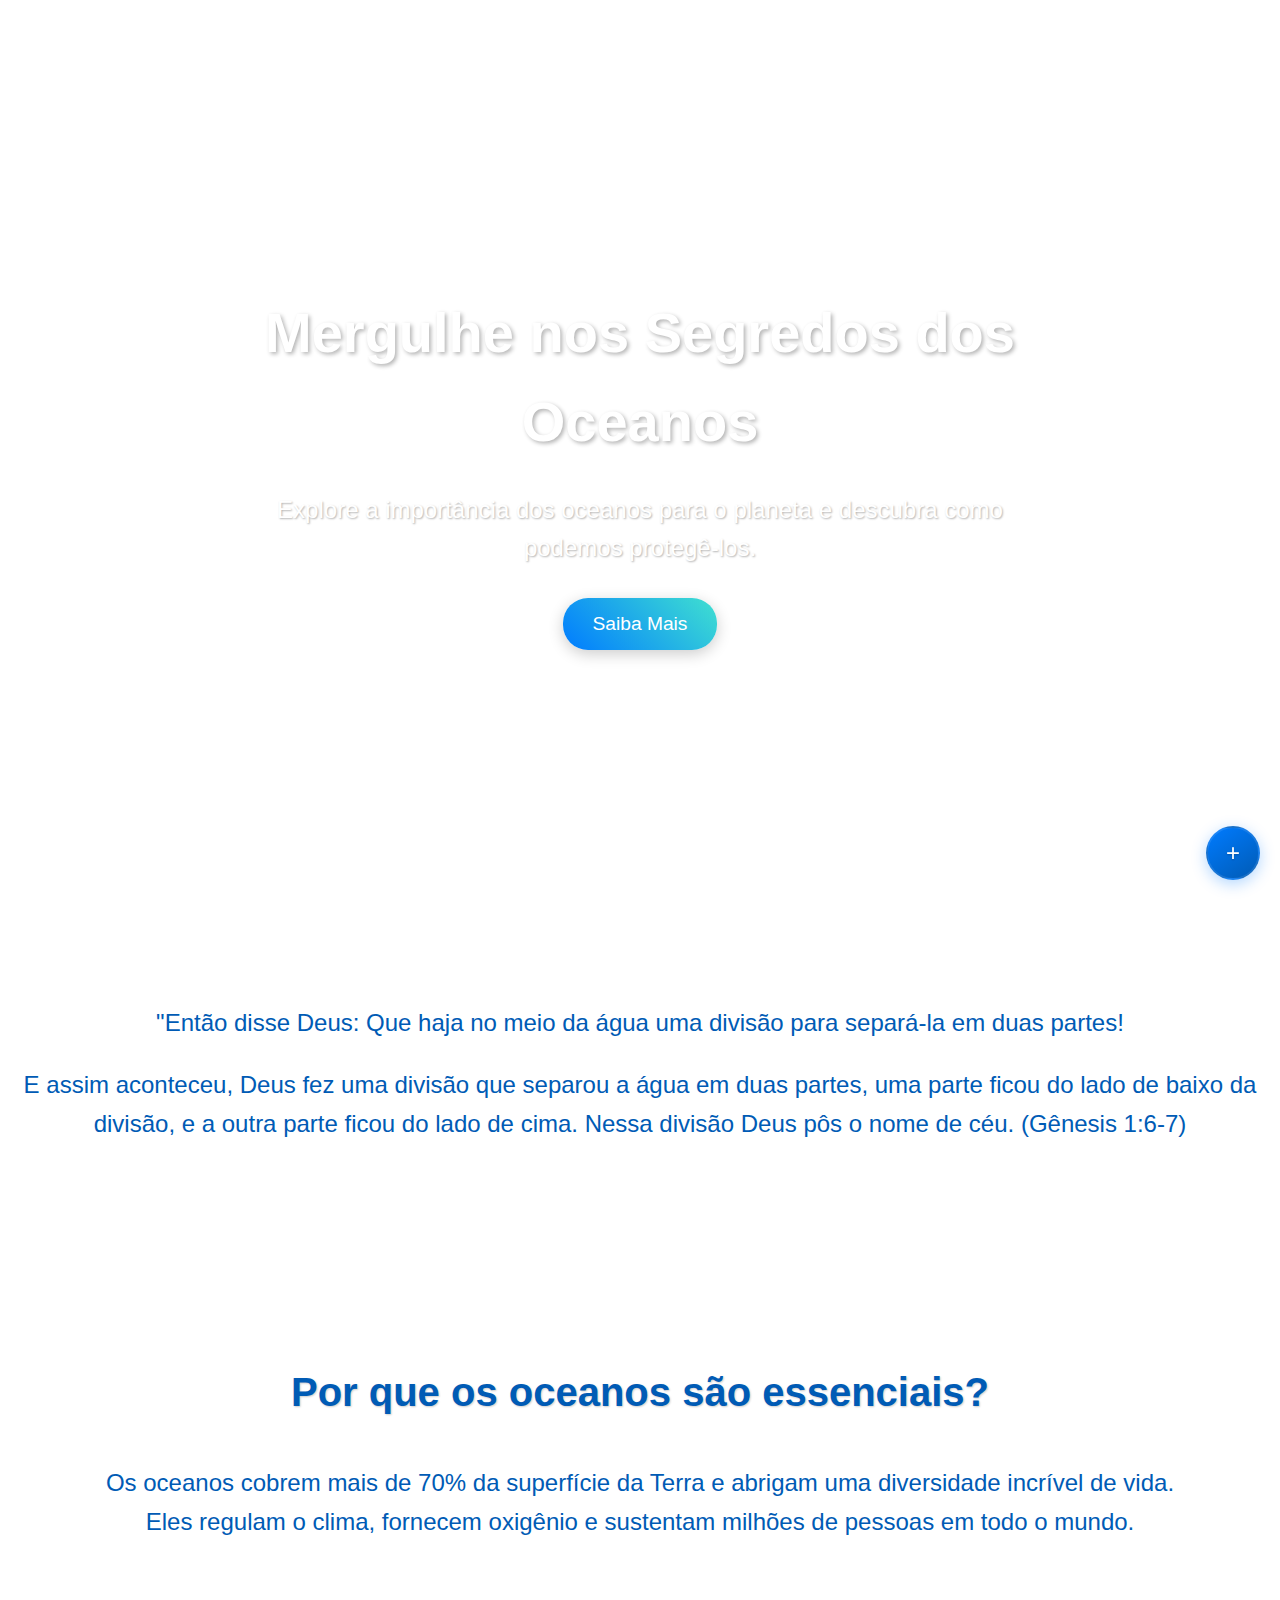
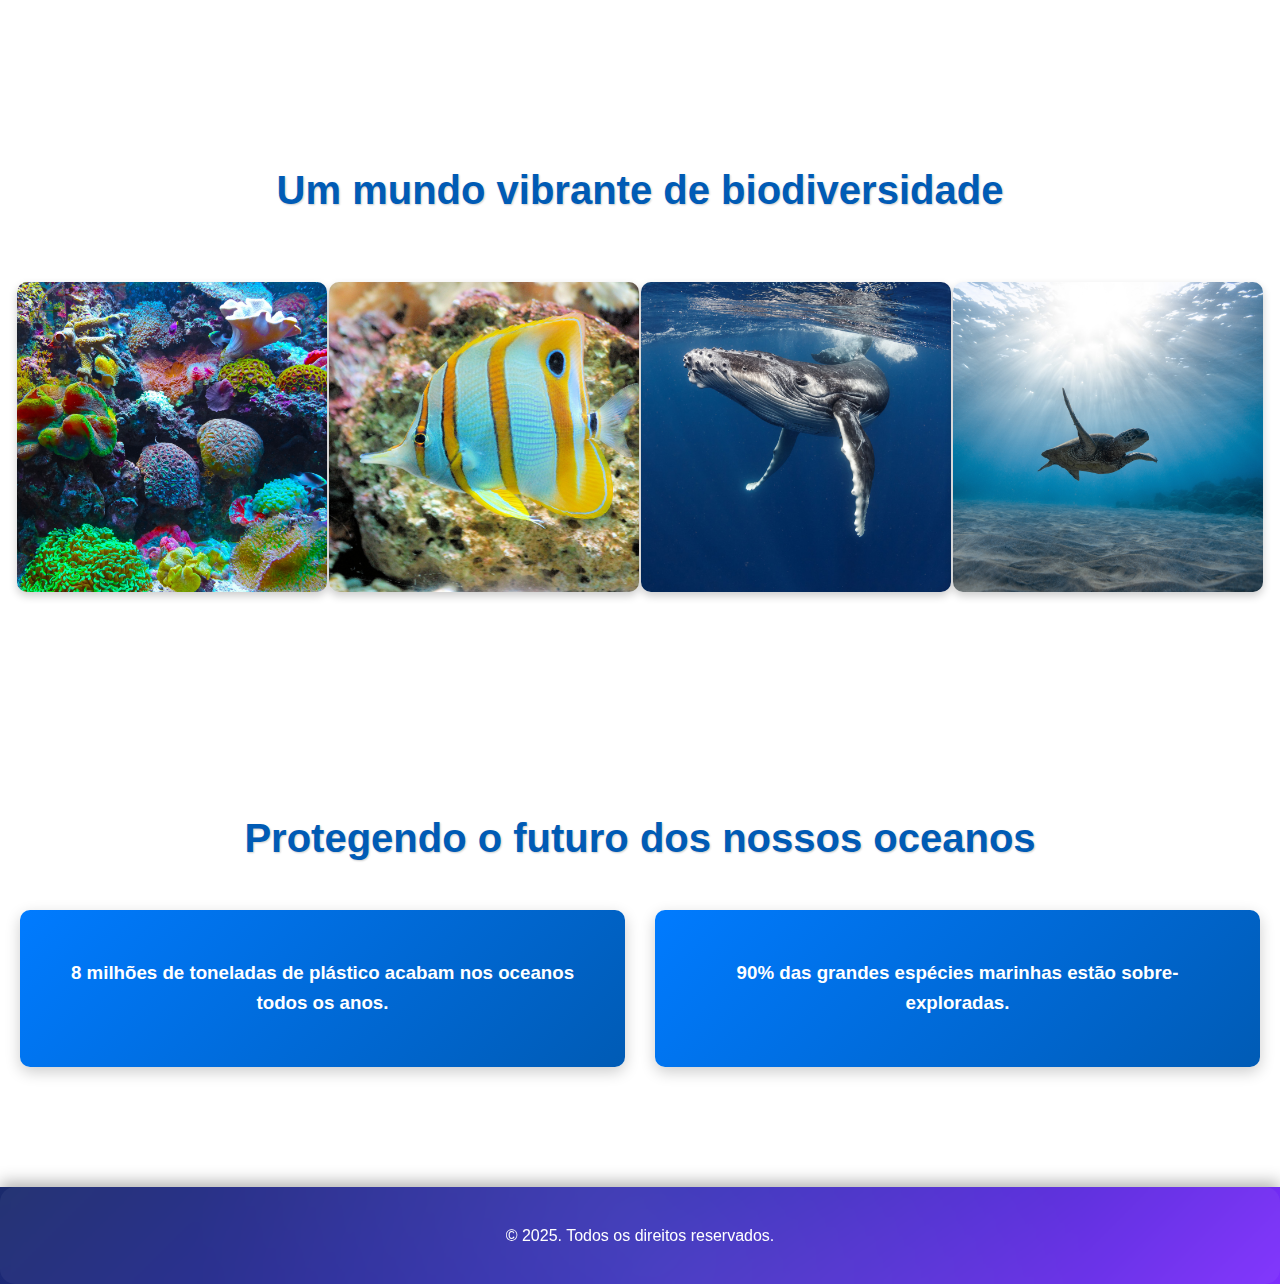
==== commit 0b70f9bc: "Update index.html" ====
--- a/index.html
+++ b/index.html
@@ -18,7 +18,7 @@
   <header class="hero">
     <div class="hero-content">
       <div class="video-bg">
-        <video autoplay muted loop playsinline controls preload="auto">
+        <video autoplay muted loop playsinline preload="auto">
           <source src="videos/canva-oceano.mp4" media="(min-width: 1024px)" type="video/mp4">
           <source src="videos/canva-oceano-tab.mp4" media="(min-width: 768px)" type="video/mp4">
           <source src="videos/canva-oceano-smart.mp4" media="(max-width: 767px)" type="video/mp4">
